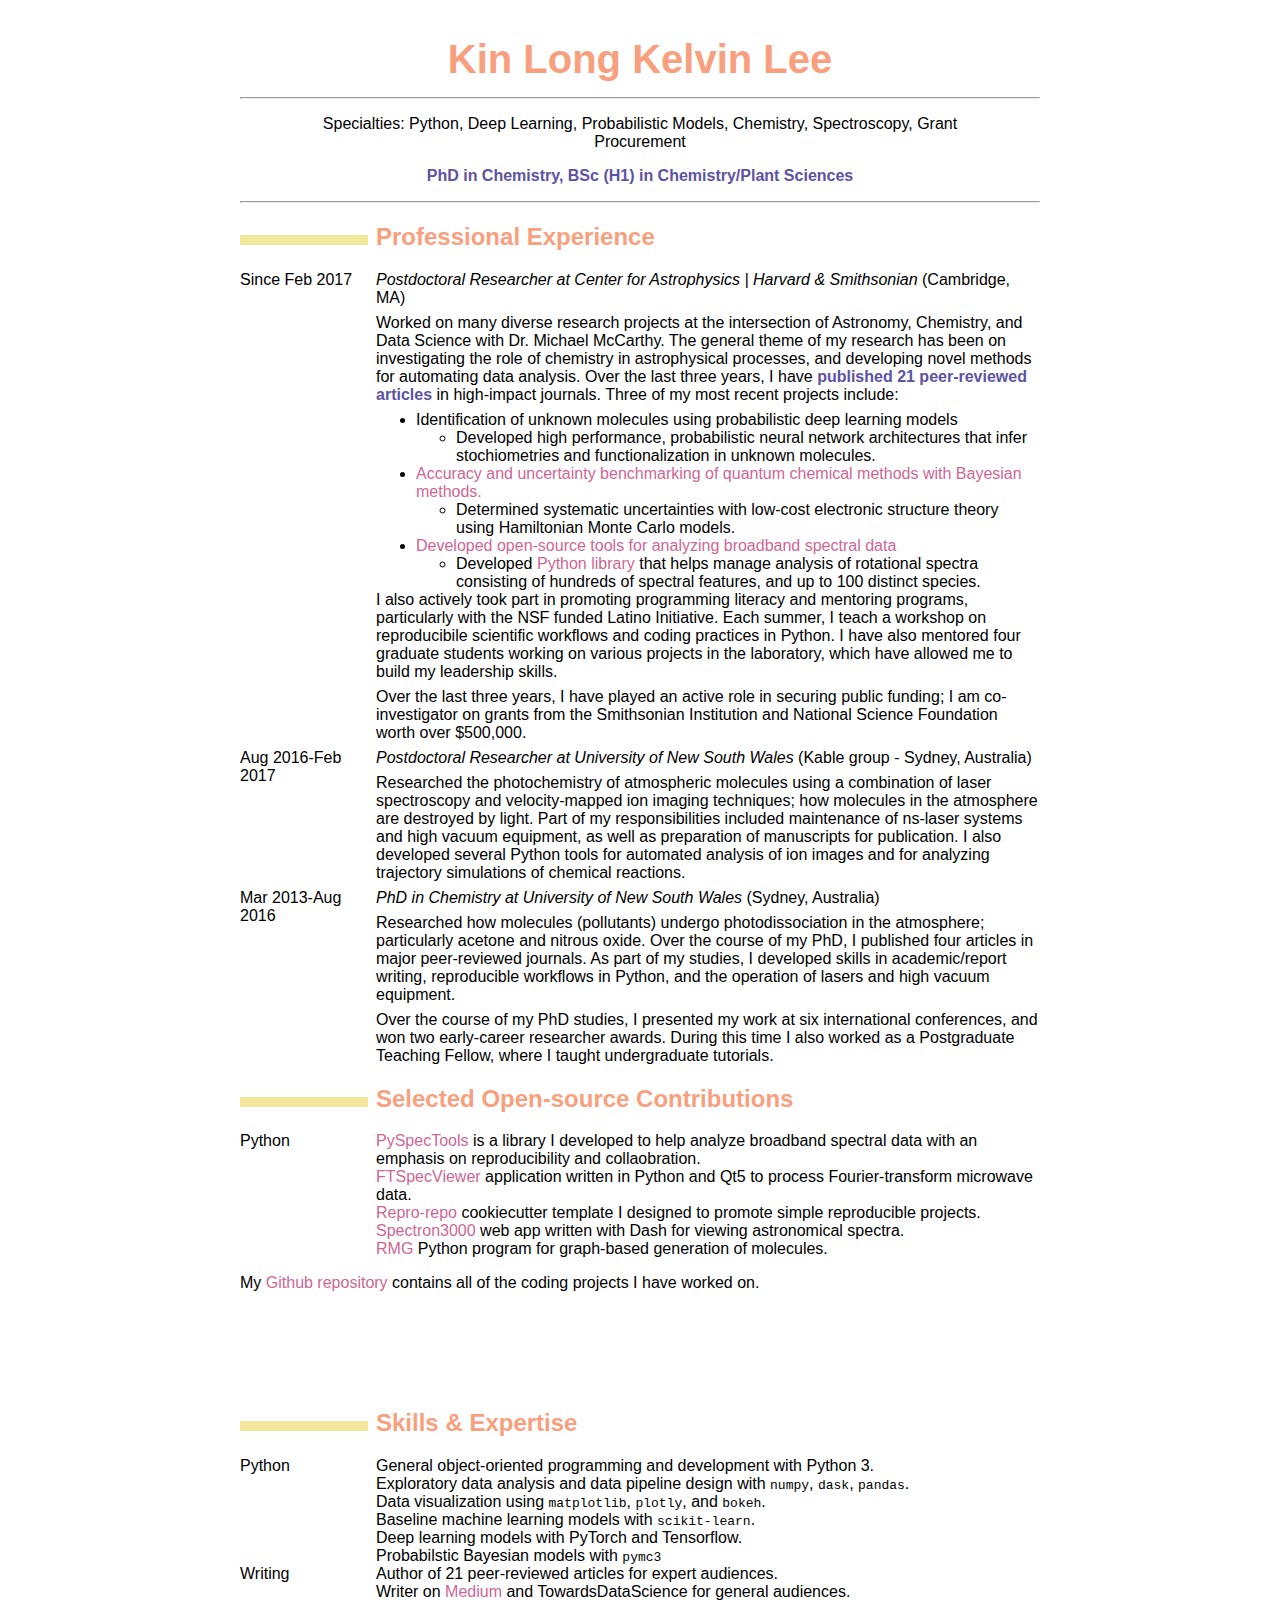
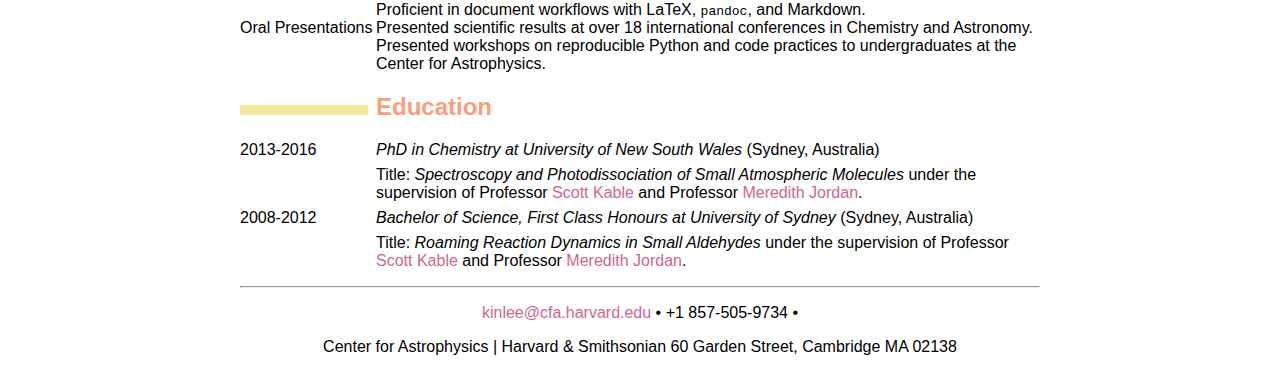
==== index.html @ ba04895e "Added my own details and styling" ====
<!DOCTYPE html>
<html xmlns="http://www.w3.org/1999/xhtml" lang="" xml:lang="">
<head>
  <meta charset="utf-8" />
  <meta name="generator" content="pandoc" />
  <meta name="viewport" content="width=device-width, initial-scale=1.0, user-scalable=yes" />
  <title>index</title>
  <style type="text/css">
      code{white-space: pre-wrap;}
      span.smallcaps{font-variant: small-caps;}
      span.underline{text-decoration: underline;}
      div.column{display: inline-block; vertical-align: top; width: 50%;}
  </style>
  <link rel="stylesheet" href="style.css" />
  <!--[if lt IE 9]>
    <script src="//cdnjs.cloudflare.com/ajax/libs/html5shiv/3.7.3/html5shiv-printshiv.min.js"></script>
  <![endif]-->
</head>
<body>
<h1 id="kin-long-kelvin-lee">Kin Long Kelvin Lee</h1>
<hr />
<blockquote>
<p>Specialties: Python, Deep Learning, Probabilistic Models, Chemistry, Spectroscopy, Grant Procurement</p>
</blockquote>
<blockquote>
<p><strong>PhD in Chemistry, BSc (H1) in Chemistry/Plant Sciences</strong></p>
</blockquote>
<hr />
<h2 id="professional-experience">Professional Experience</h2>
<dl>
<dt>Since Feb 2017</dt>
<dd><p><em>Postdoctoral Researcher at Center for Astrophysics | Harvard &amp; Smithsonian</em> (Cambridge, MA)</p>
<p>Worked on many diverse research projects at the intersection of Astronomy, Chemistry, and Data Science with Dr. Michael McCarthy. The general theme of my research has been on investigating the role of chemistry in astrophysical processes, and developing novel methods for automating data analysis. Over the last three years, I have <strong>published 21 peer-reviewed articles</strong> in high-impact journals. Three of my most recent projects include:</p>
<ul>
<li>Identification of unknown molecules using probabilistic deep learning models
<ul>
<li>Developed high performance, probabilistic neural network architectures that infer stochiometries and functionalization in unknown molecules.</li>
</ul></li>
<li><a href="https://pubs.acs.org/doi/10.1021/acs.jpca.9b09982">Accuracy and uncertainty benchmarking of quantum chemical methods with Bayesian methods.</a>
<ul>
<li>Determined systematic uncertainties with low-cost electronic structure theory using Hamiltonian Monte Carlo models.</li>
</ul></li>
<li><a href="https://pubs.acs.org/doi/abs/10.1021/acs.jpclett.9b00586">Developed open-source tools for analyzing broadband spectral data</a>
<ul>
<li>Developed <a href="https://laserkelvin.github.io/PySpecTools/">Python library</a> that helps manage analysis of rotational spectra consisting of hundreds of spectral features, and up to 100 distinct species.</li>
</ul></li>
</ul>
<p>I also actively took part in promoting programming literacy and mentoring programs, particularly with the NSF funded Latino Initiative. Each summer, I teach a workshop on reproducibile scientific workflows and coding practices in Python. I have also mentored four graduate students working on various projects in the laboratory, which have allowed me to build my leadership skills.</p>
<p>Over the last three years, I have played an active role in securing public funding; I am co-investigator on grants from the Smithsonian Institution and National Science Foundation worth over $500,000.</p>
</dd>
<dt>Aug 2016-Feb 2017</dt>
<dd><p><em>Postdoctoral Researcher at University of New South Wales</em> (Kable group - Sydney, Australia)</p>
<p>Researched the photochemistry of atmospheric molecules using a combination of laser spectroscopy and velocity-mapped ion imaging techniques; how molecules in the atmosphere are destroyed by light. Part of my responsibilities included maintenance of ns-laser systems and high vacuum equipment, as well as preparation of manuscripts for publication. I also developed several Python tools for automated analysis of ion images and for analyzing trajectory simulations of chemical reactions.</p>
</dd>
<dt>Mar 2013-Aug 2016</dt>
<dd><p><em>PhD in Chemistry at University of New South Wales</em> (Sydney, Australia)</p>
<p>Researched how molecules (pollutants) undergo photodissociation in the atmosphere; particularly acetone and nitrous oxide. Over the course of my PhD, I published four articles in major peer-reviewed journals. As part of my studies, I developed skills in academic/report writing, reproducible workflows in Python, and the operation of lasers and high vacuum equipment.</p>
<p>Over the course of my PhD studies, I presented my work at six international conferences, and won two early-career researcher awards. During this time I also worked as a Postgraduate Teaching Fellow, where I taught undergraduate tutorials.</p>
</dd>
</dl>
<h2 id="selected-open-source-contributions">Selected Open-source Contributions</h2>
<dl>
<dt>Python</dt>
<dd><a href="https://laserkelvin.github.io/PySpecTools/">PySpecTools</a> is a library I developed to help analyze broadband spectral data with an emphasis on reproducibility and collaobration.
</dd>
<dd><a href="https://github.com/laserkelvin/FTSpecViewer">FTSpecViewer</a> application written in Python and Qt5 to process Fourier-transform microwave data.
</dd>
<dd><a href="https://github.com/laserkelvin/repro-repo">Repro-repo</a> cookiecutter template I designed to promote simple reproducible projects.
</dd>
<dd><a href="https://github.com/laserkelvin/Spectron3000">Spectron3000</a> web app written with Dash for viewing astronomical spectra.
</dd>
<dd><a href="https://github.com/laserkelvin/rmg">RMG</a> Python program for graph-based generation of molecules.
</dd>
</dl>
<p>My <a href="https://github.com/laserkelvin">Github repository</a> contains all of the coding projects I have worked on.</p>
<p><br /> <br /> <br /> <br /> <br /></p>
<h2 id="skills-expertise">Skills &amp; Expertise</h2>
<dl>
<dt>Python</dt>
<dd>General object-oriented programming and development with Python 3.
</dd>
<dd>Exploratory data analysis and data pipeline design with <code>numpy</code>, <code>dask</code>, <code>pandas</code>.
</dd>
<dd>Data visualization using <code>matplotlib</code>, <code>plotly</code>, and <code>bokeh</code>.
</dd>
<dd>Baseline machine learning models with <code>scikit-learn</code>.
</dd>
<dd>Deep learning models with PyTorch and Tensorflow.
</dd>
<dd>Probabilstic Bayesian models with <code>pymc3</code>
</dd>
<dt>Writing</dt>
<dd>Author of 21 peer-reviewed articles for expert audiences.
</dd>
<dd>Writer on <a href="https://medium.com/@kin.long.kelvin.lee">Medium</a> and TowardsDataScience for general audiences.
</dd>
<dd>Proficient in document workflows with LaTeX, <code>pandoc</code>, and Markdown.
</dd>
<dt>Oral Presentations</dt>
<dd>Presented scientific results at over 18 international conferences in Chemistry and Astronomy.
</dd>
<dd>Presented workshops on reproducible Python and code practices to undergraduates at the Center for Astrophysics.
</dd>
</dl>
<h2 id="education">Education</h2>
<dl>
<dt>2013-2016</dt>
<dd><p><em>PhD in Chemistry at University of New South Wales</em> (Sydney, Australia)</p>
<p>Title: <em>Spectroscopy and Photodissociation of Small Atmospheric Molecules</em> under the supervision of Professor <a href="https://research.unsw.edu.au/people/professor-scott-kable">Scott Kable</a> and Professor <a href="https://sydney.edu.au/science/about/our-people/academic-staff/meredith-jordan.html">Meredith Jordan</a>.</p>
</dd>
<dt>2008-2012</dt>
<dd><p><em>Bachelor of Science, First Class Honours at University of Sydney</em> (Sydney, Australia)</p>
<p>Title: <em>Roaming Reaction Dynamics in Small Aldehydes</em> under the supervision of Professor <a href="https://research.unsw.edu.au/people/professor-scott-kable">Scott Kable</a> and Professor <a href="https://sydney.edu.au/science/about/our-people/academic-staff/meredith-jordan.html">Meredith Jordan</a>.</p>
</dd>
</dl>
<hr />
<blockquote>
<p><a href="mailto:kinlee@cfa.harvard.edu">kinlee@cfa.harvard.edu</a> • +1 857-505-9734 •</p>
</blockquote>
<blockquote>
<p>Center for Astrophysics | Harvard &amp; Smithsonian 60 Garden Street, Cambridge MA 02138</p>
</blockquote>
</body>
</html>
---- style.css ----
/*
 * Copyright 2013 Christophe-Marie Duquesne <chmd@chmd.fr>
 *
 * CSS for making a resume with pandoc. Inspired by moderncv.
 *
 * This CSS document is delivered to you under the CC BY-SA 3.0 License.
 * https://creativecommons.org/licenses/by-sa/3.0/deed.en_US
 */

/* Whole document */
body {
    font-family: "EB Garamond", "Helvetica Neue", Helvetica, Arial, sans-serif;
    width: 800px;
    margin: auto;
    background: #FFFFFF;
    padding: 10px 10px 10px 10px;
}

/* Modify the color of bold text */
strong {
  color: #5c53a5;
}

/* Title of the resume */
h1 {
    font-size: 40px;
    color: #f8a07e;
    text-align:center;
    margin-bottom:15px;
}
h1:hover {
    background-color: #f8a07e;
    color: #FFFFFF;
    text-shadow: 1px 1px 1px #333;
}

/* Titles of categories */
h2 {
    color: #f8a07e;
}
/* There is a bar just before each category */
h2:before {
    content: "";
    display: inline-block;
    margin-right:1%;
    width: 16%;
    height: 10px;
    background-color: #f3e79b;
}
h2:hover {
    background-color: #397249;
    color: #FFFFFF;
    text-shadow: 1px 1px 1px #333;
}

/* Definitions */
dt {
    float: left;
    clear: left;
    width: 17%;
    /*font-weight: bold;*/
}
dd {
    margin-left: 17%;
}
p {
    margin-top:0;
    margin-bottom:7px;
}

/* Blockquotes */
blockquote {
    text-align: center
}

/* Links */
a {
    text-decoration: none;
    color: #ce6693;
}
a:hover, a:active {
    background-color: #397249;
    color: #FFFFFF;
    text-decoration: none;
    text-shadow: 1px 1px 1px #333;
}

/* Horizontal separators */
hr {
    color: #5c53a5;
}
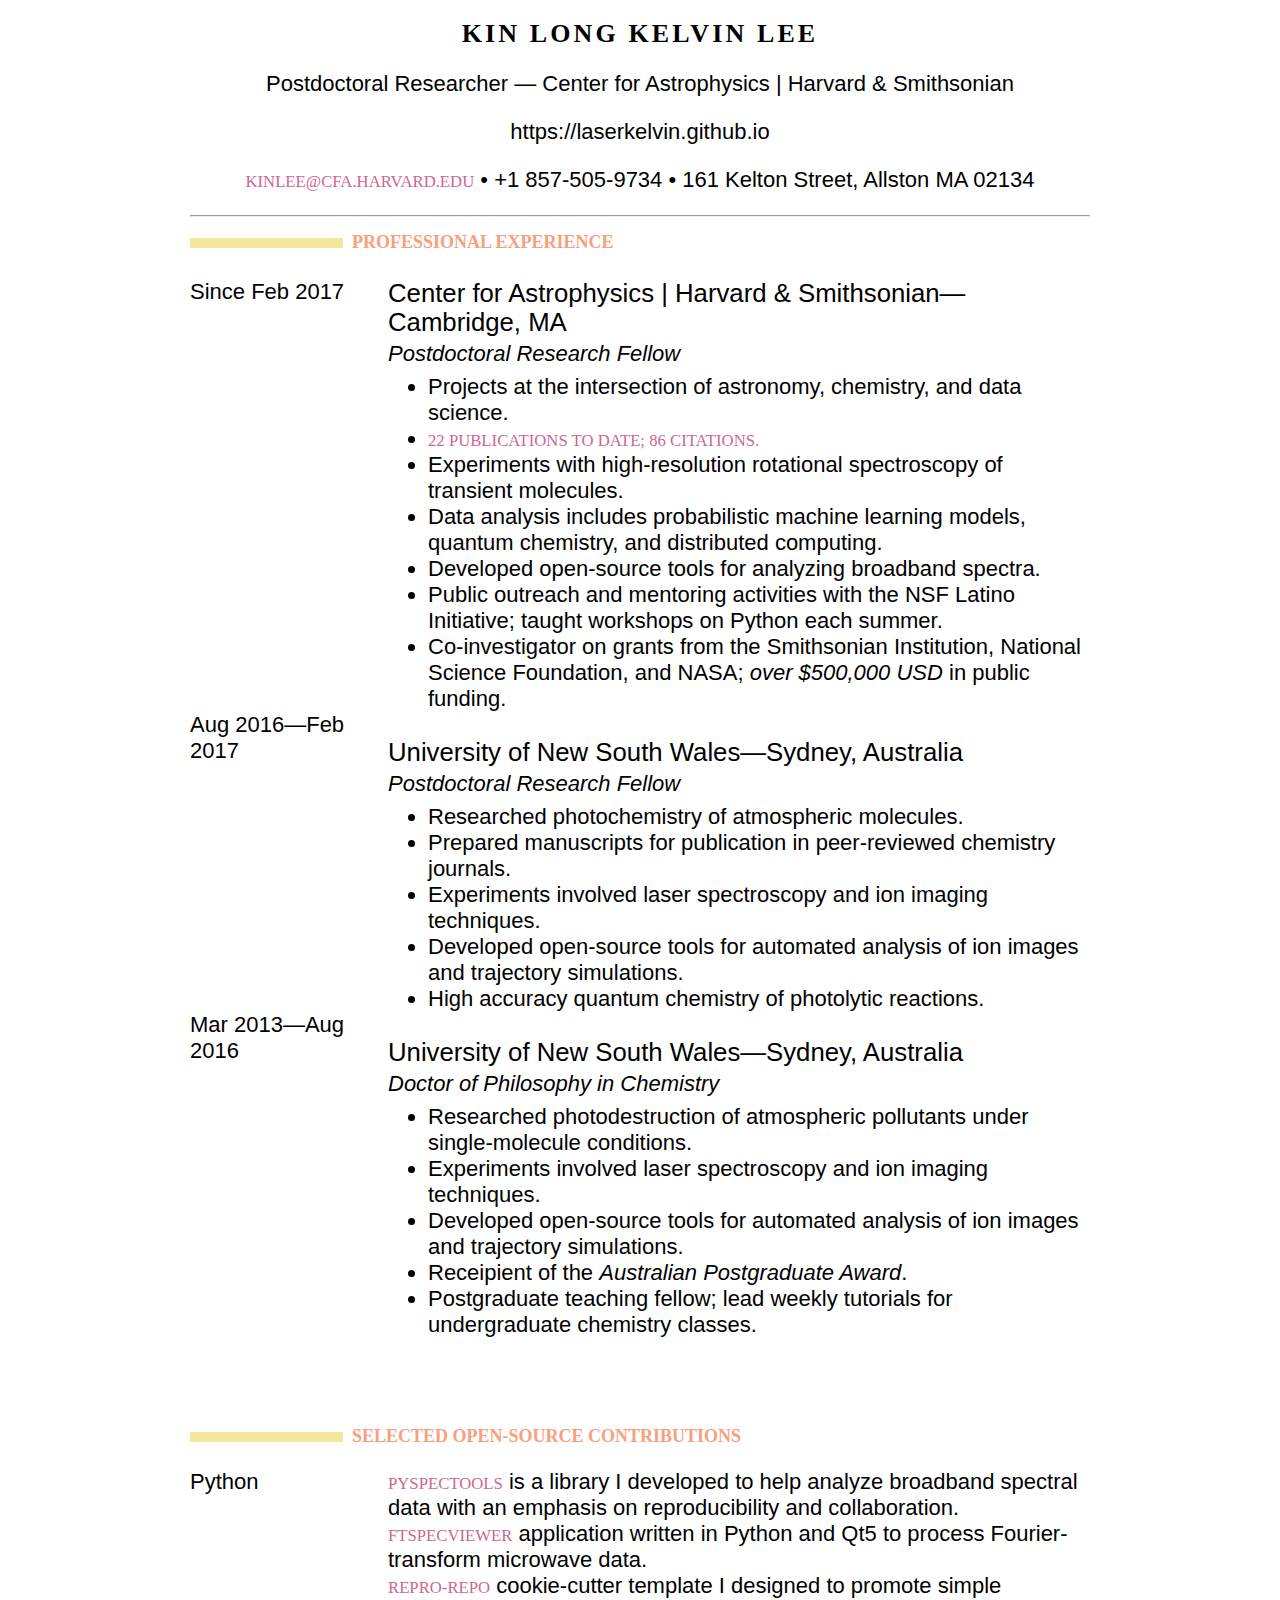
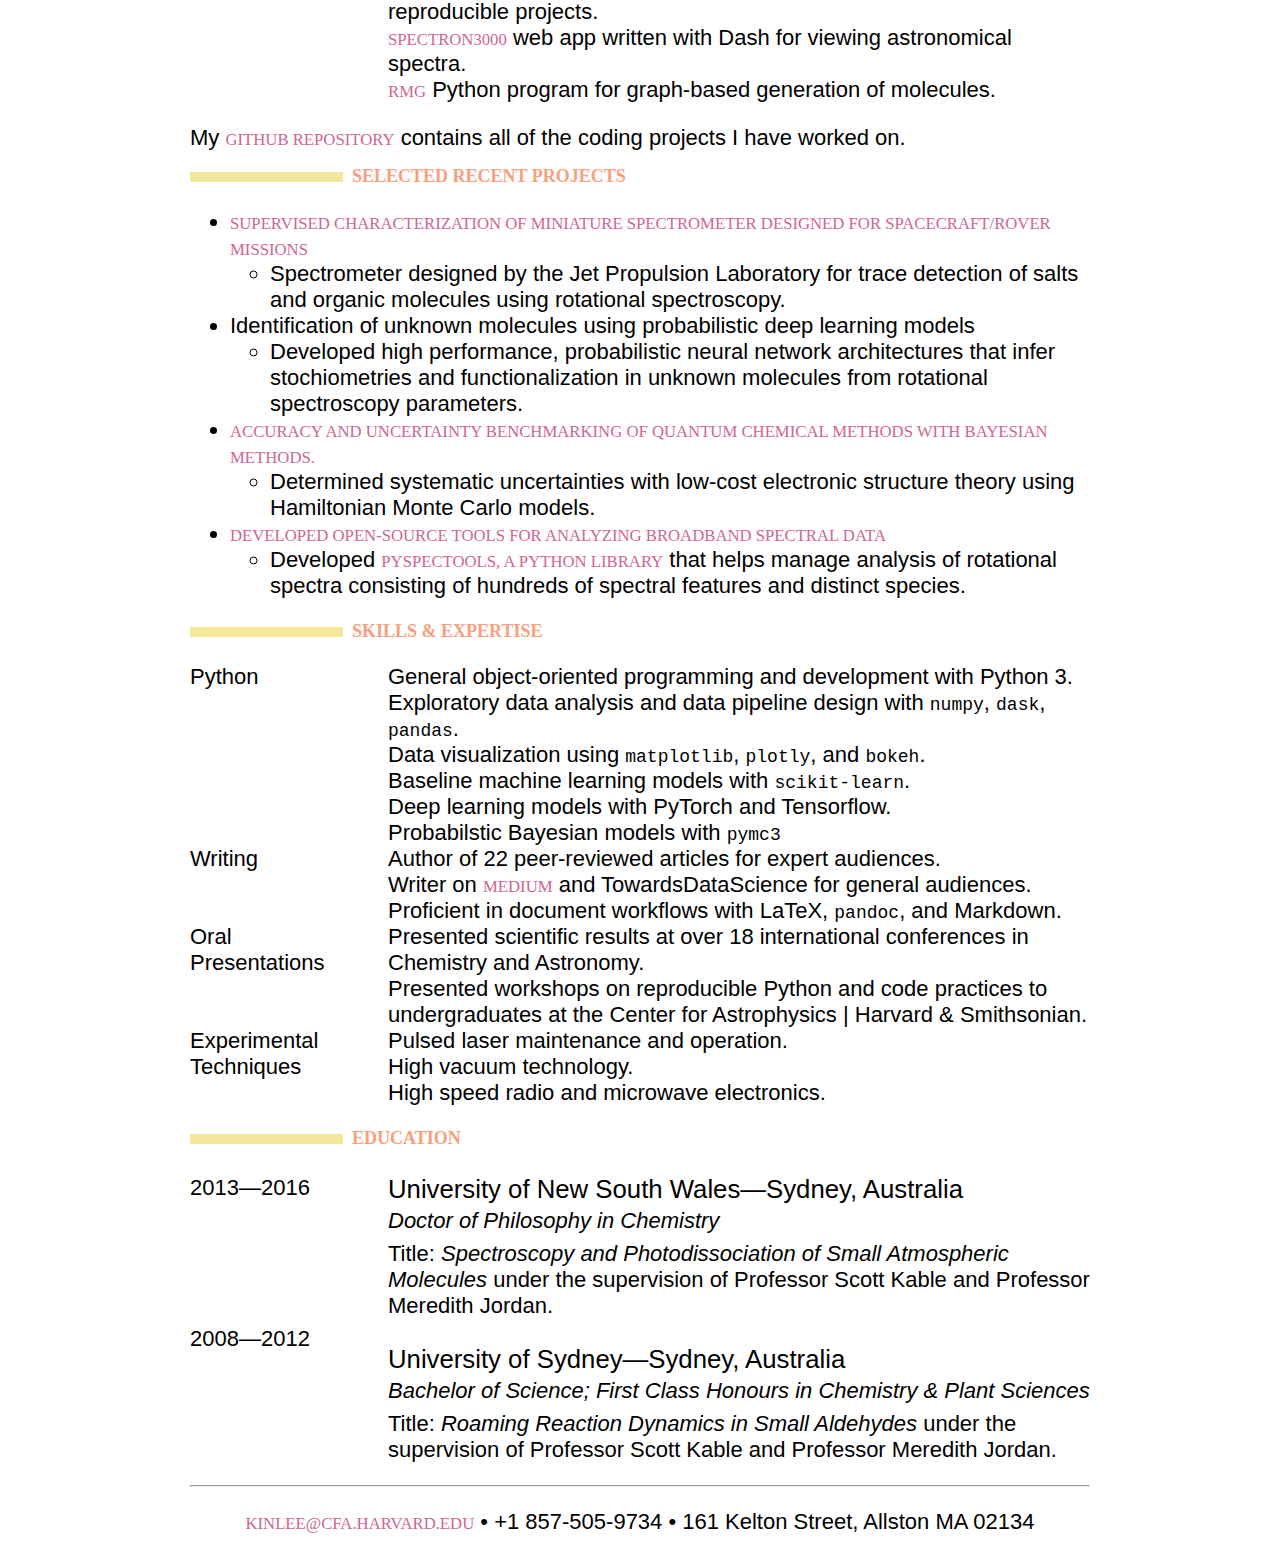
==== commit b6017d85: "New layout and fixed typos" ====
--- a/index.html
+++ b/index.html
@@ -18,23 +18,79 @@
 </head>
 <body>
 <h1 id="kin-long-kelvin-lee">Kin Long Kelvin Lee</h1>
-<hr />
 <blockquote>
-<p>Specialties: Python, Deep Learning, Probabilistic Models, Chemistry, Spectroscopy, Grant Procurement</p>
+<p>Postdoctoral Researcher — Center for Astrophysics | Harvard &amp; Smithsonian</p>
 </blockquote>
 <blockquote>
-<p><strong>PhD in Chemistry, BSc (H1) in Chemistry/Plant Sciences</strong></p>
+<p>https://laserkelvin.github.io</p>
+</blockquote>
+<blockquote>
+<p><a href="mailto:kinlee@cfa.harvard.edu">kinlee@cfa.harvard.edu</a> • +1 857-505-9734 • 161 Kelton Street, Allston MA 02134</p>
 </blockquote>
 <hr />
 <h2 id="professional-experience">Professional Experience</h2>
 <dl>
 <dt>Since Feb 2017</dt>
-<dd><p><em>Postdoctoral Researcher at Center for Astrophysics | Harvard &amp; Smithsonian</em> (Cambridge, MA)</p>
-<p>Worked on many diverse research projects at the intersection of Astronomy, Chemistry, and Data Science with Dr. Michael McCarthy. The general theme of my research has been on investigating the role of chemistry in astrophysical processes, and developing novel methods for automating data analysis. Over the last three years, I have <strong>published 21 peer-reviewed articles</strong> in high-impact journals. Three of my most recent projects include:</p>
+<dd><h3 id="center-for-astrophysics-harvard-smithsoniancambridge-ma">Center for Astrophysics | Harvard &amp; Smithsonian—Cambridge, MA</h3>
+<p><em>Postdoctoral Research Fellow</em></p>
 <ul>
+<li>Projects at the intersection of astronomy, chemistry, and data science.</li>
+<li><a href="https://scholar.google.com/citations?user=cB90fKUAAAAJ&amp;hl=en">22 publications to date; 86 citations.</a></li>
+<li>Experiments with high-resolution rotational spectroscopy of transient molecules.</li>
+<li>Data analysis includes probabilistic machine learning models, quantum chemistry, and distributed computing.</li>
+<li>Developed open-source tools for analyzing broadband spectra.</li>
+<li>Public outreach and mentoring activities with the NSF Latino Initiative; taught workshops on Python each summer.</li>
+<li>Co-investigator on grants from the Smithsonian Institution, National Science Foundation, and NASA; <em>over $500,000 USD</em> in public funding.</li>
+</ul>
+</dd>
+<dt>Aug 2016—Feb 2017</dt>
+<dd><h3 id="university-of-new-south-walessydney-australia">University of New South Wales—Sydney, Australia</h3>
+<p><em>Postdoctoral Research Fellow</em></p>
+<ul>
+<li>Researched photochemistry of atmospheric molecules.</li>
+<li>Prepared manuscripts for publication in peer-reviewed chemistry journals.</li>
+<li>Experiments involved laser spectroscopy and ion imaging techniques.</li>
+<li>Developed open-source tools for automated analysis of ion images and trajectory simulations.</li>
+<li>High accuracy quantum chemistry of photolytic reactions.</li>
+</ul>
+</dd>
+<dt>Mar 2013—Aug 2016</dt>
+<dd><h3 id="university-of-new-south-walessydney-australia-1">University of New South Wales—Sydney, Australia</h3>
+<p><em>Doctor of Philosophy in Chemistry</em></p>
+<ul>
+<li>Researched photodestruction of atmospheric pollutants under single-molecule conditions.</li>
+<li>Experiments involved laser spectroscopy and ion imaging techniques.</li>
+<li>Developed open-source tools for automated analysis of ion images and trajectory simulations.</li>
+<li>Receipient of the <em>Australian Postgraduate Award</em>.</li>
+<li>Postgraduate teaching fellow; lead weekly tutorials for undergraduate chemistry classes.</li>
+</ul>
+</dd>
+</dl>
+<p><br/> <br/></p>
+<h2 id="selected-open-source-contributions">Selected Open-source Contributions</h2>
+<dl>
+<dt>Python</dt>
+<dd><a href="https://laserkelvin.github.io/PySpecTools/">PySpecTools</a> is a library I developed to help analyze broadband spectral data with an emphasis on reproducibility and collaboration.
+</dd>
+<dd><a href="https://github.com/laserkelvin/FTSpecViewer">FTSpecViewer</a> application written in Python and Qt5 to process Fourier-transform microwave data.
+</dd>
+<dd><a href="https://github.com/laserkelvin/repro-repo">Repro-repo</a> cookie-cutter template I designed to promote simple reproducible projects.
+</dd>
+<dd><a href="https://github.com/laserkelvin/Spectron3000">Spectron3000</a> web app written with Dash for viewing astronomical spectra.
+</dd>
+<dd><a href="https://github.com/laserkelvin/rmg">RMG</a> Python program for graph-based generation of molecules.
+</dd>
+</dl>
+<p>My <a href="https://github.com/laserkelvin">Github repository</a> contains all of the coding projects I have worked on.</p>
+<h2 id="selected-recent-projects">Selected Recent Projects</h2>
+<ul>
+<li><a href="https://pubs.acs.org/doi/abs/10.1021/acs.jpca.9b10548">Supervised characterization of miniature spectrometer designed for spacecraft/rover missions</a>
+<ul>
+<li>Spectrometer designed by the Jet Propulsion Laboratory for trace detection of salts and organic molecules using rotational spectroscopy.</li>
+</ul></li>
 <li>Identification of unknown molecules using probabilistic deep learning models
 <ul>
-<li>Developed high performance, probabilistic neural network architectures that infer stochiometries and functionalization in unknown molecules.</li>
+<li>Developed high performance, probabilistic neural network architectures that infer stochiometries and functionalization in unknown molecules from rotational spectroscopy parameters.</li>
 </ul></li>
 <li><a href="https://pubs.acs.org/doi/10.1021/acs.jpca.9b09982">Accuracy and uncertainty benchmarking of quantum chemical methods with Bayesian methods.</a>
 <ul>
@@ -42,38 +98,9 @@
 </ul></li>
 <li><a href="https://pubs.acs.org/doi/abs/10.1021/acs.jpclett.9b00586">Developed open-source tools for analyzing broadband spectral data</a>
 <ul>
-<li>Developed <a href="https://laserkelvin.github.io/PySpecTools/">Python library</a> that helps manage analysis of rotational spectra consisting of hundreds of spectral features, and up to 100 distinct species.</li>
+<li>Developed <a href="https://laserkelvin.github.io/PySpecTools/">PySpectools, a Python library</a> that helps manage analysis of rotational spectra consisting of hundreds of spectral features and distinct species.</li>
 </ul></li>
 </ul>
-<p>I also actively took part in promoting programming literacy and mentoring programs, particularly with the NSF funded Latino Initiative. Each summer, I teach a workshop on reproducibile scientific workflows and coding practices in Python. I have also mentored four graduate students working on various projects in the laboratory, which have allowed me to build my leadership skills.</p>
-<p>Over the last three years, I have played an active role in securing public funding; I am co-investigator on grants from the Smithsonian Institution and National Science Foundation worth over $500,000.</p>
-</dd>
-<dt>Aug 2016-Feb 2017</dt>
-<dd><p><em>Postdoctoral Researcher at University of New South Wales</em> (Kable group - Sydney, Australia)</p>
-<p>Researched the photochemistry of atmospheric molecules using a combination of laser spectroscopy and velocity-mapped ion imaging techniques; how molecules in the atmosphere are destroyed by light. Part of my responsibilities included maintenance of ns-laser systems and high vacuum equipment, as well as preparation of manuscripts for publication. I also developed several Python tools for automated analysis of ion images and for analyzing trajectory simulations of chemical reactions.</p>
-</dd>
-<dt>Mar 2013-Aug 2016</dt>
-<dd><p><em>PhD in Chemistry at University of New South Wales</em> (Sydney, Australia)</p>
-<p>Researched how molecules (pollutants) undergo photodissociation in the atmosphere; particularly acetone and nitrous oxide. Over the course of my PhD, I published four articles in major peer-reviewed journals. As part of my studies, I developed skills in academic/report writing, reproducible workflows in Python, and the operation of lasers and high vacuum equipment.</p>
-<p>Over the course of my PhD studies, I presented my work at six international conferences, and won two early-career researcher awards. During this time I also worked as a Postgraduate Teaching Fellow, where I taught undergraduate tutorials.</p>
-</dd>
-</dl>
-<h2 id="selected-open-source-contributions">Selected Open-source Contributions</h2>
-<dl>
-<dt>Python</dt>
-<dd><a href="https://laserkelvin.github.io/PySpecTools/">PySpecTools</a> is a library I developed to help analyze broadband spectral data with an emphasis on reproducibility and collaobration.
-</dd>
-<dd><a href="https://github.com/laserkelvin/FTSpecViewer">FTSpecViewer</a> application written in Python and Qt5 to process Fourier-transform microwave data.
-</dd>
-<dd><a href="https://github.com/laserkelvin/repro-repo">Repro-repo</a> cookiecutter template I designed to promote simple reproducible projects.
-</dd>
-<dd><a href="https://github.com/laserkelvin/Spectron3000">Spectron3000</a> web app written with Dash for viewing astronomical spectra.
-</dd>
-<dd><a href="https://github.com/laserkelvin/rmg">RMG</a> Python program for graph-based generation of molecules.
-</dd>
-</dl>
-<p>My <a href="https://github.com/laserkelvin">Github repository</a> contains all of the coding projects I have worked on.</p>
-<p><br /> <br /> <br /> <br /> <br /></p>
 <h2 id="skills-expertise">Skills &amp; Expertise</h2>
 <dl>
 <dt>Python</dt>
@@ -90,7 +117,7 @@
 <dd>Probabilstic Bayesian models with <code>pymc3</code>
 </dd>
 <dt>Writing</dt>
-<dd>Author of 21 peer-reviewed articles for expert audiences.
+<dd>Author of 22 peer-reviewed articles for expert audiences.
 </dd>
 <dd>Writer on <a href="https://medium.com/@kin.long.kelvin.lee">Medium</a> and TowardsDataScience for general audiences.
 </dd>
@@ -99,26 +126,32 @@
 <dt>Oral Presentations</dt>
 <dd>Presented scientific results at over 18 international conferences in Chemistry and Astronomy.
 </dd>
-<dd>Presented workshops on reproducible Python and code practices to undergraduates at the Center for Astrophysics.
+<dd>Presented workshops on reproducible Python and code practices to undergraduates at the Center for Astrophysics | Harvard &amp; Smithsonian.
+</dd>
+<dt>Experimental Techniques</dt>
+<dd>Pulsed laser maintenance and operation.
+</dd>
+<dd>High vacuum technology.
+</dd>
+<dd>High speed radio and microwave electronics.
 </dd>
 </dl>
 <h2 id="education">Education</h2>
 <dl>
-<dt>2013-2016</dt>
-<dd><p><em>PhD in Chemistry at University of New South Wales</em> (Sydney, Australia)</p>
-<p>Title: <em>Spectroscopy and Photodissociation of Small Atmospheric Molecules</em> under the supervision of Professor <a href="https://research.unsw.edu.au/people/professor-scott-kable">Scott Kable</a> and Professor <a href="https://sydney.edu.au/science/about/our-people/academic-staff/meredith-jordan.html">Meredith Jordan</a>.</p>
+<dt>2013—2016</dt>
+<dd><h3 id="university-of-new-south-walessydney-australia-2">University of New South Wales—Sydney, Australia</h3>
+<p><em>Doctor of Philosophy in Chemistry</em></p>
+<p>Title: <em>Spectroscopy and Photodissociation of Small Atmospheric Molecules</em> under the supervision of Professor Scott Kable and Professor Meredith Jordan.</p>
 </dd>
-<dt>2008-2012</dt>
-<dd><p><em>Bachelor of Science, First Class Honours at University of Sydney</em> (Sydney, Australia)</p>
-<p>Title: <em>Roaming Reaction Dynamics in Small Aldehydes</em> under the supervision of Professor <a href="https://research.unsw.edu.au/people/professor-scott-kable">Scott Kable</a> and Professor <a href="https://sydney.edu.au/science/about/our-people/academic-staff/meredith-jordan.html">Meredith Jordan</a>.</p>
+<dt>2008—2012</dt>
+<dd><h3 id="university-of-sydneysydney-australia">University of Sydney—Sydney, Australia</h3>
+<p><em>Bachelor of Science; First Class Honours in Chemistry &amp; Plant Sciences</em></p>
+<p>Title: <em>Roaming Reaction Dynamics in Small Aldehydes</em> under the supervision of Professor Scott Kable and Professor Meredith Jordan.</p>
 </dd>
 </dl>
 <hr />
 <blockquote>
-<p><a href="mailto:kinlee@cfa.harvard.edu">kinlee@cfa.harvard.edu</a> • +1 857-505-9734 •</p>
-</blockquote>
-<blockquote>
-<p>Center for Astrophysics | Harvard &amp; Smithsonian 60 Garden Street, Cambridge MA 02138</p>
+<p><a href="mailto:kinlee@cfa.harvard.edu">kinlee@cfa.harvard.edu</a> • +1 857-505-9734 • 161 Kelton Street, Allston MA 02134</p>
 </blockquote>
 </body>
 </html>
--- a/style.css
+++ b/style.css
@@ -10,21 +10,26 @@
 /* Whole document */
 body {
     font-family: "EB Garamond", "Helvetica Neue", Helvetica, Arial, sans-serif;
-    width: 800px;
+    width: 900px;
     margin: auto;
     background: #FFFFFF;
-    padding: 10px 10px 10px 10px;
+    padding: 2px 2px 2px 2px;
+    font-size: 22px;
 }
 
 /* Modify the color of bold text */
 strong {
-  color: #5c53a5;
+    font-weight: 110;
+    color: #000000;
 }
 
 /* Title of the resume */
 h1 {
-    font-size: 40px;
-    color: #f8a07e;
+    font-size: 26px;
+    font-family: "Roboto";
+    letter-spacing: 0.12em;
+    /* color: #f8a07e; */
+    text-transform: uppercase;
     text-align:center;
     margin-bottom:15px;
 }
@@ -36,6 +41,9 @@
 
 /* Titles of categories */
 h2 {
+    font-family: "Roboto Condensed";
+    text-transform: uppercase;
+    font-size: 18px;
     color: #f8a07e;
 }
 /* There is a bar just before each category */
@@ -43,7 +51,7 @@
     content: "";
     display: inline-block;
     margin-right:1%;
-    width: 16%;
+    width: 17%;
     height: 10px;
     background-color: #f3e79b;
 }
@@ -53,15 +61,20 @@
     text-shadow: 1px 1px 1px #333;
 }
 
+h3 {
+    font-weight: normal;
+    margin-bottom: 4px;
+}
+
 /* Definitions */
 dt {
     float: left;
     clear: left;
-    width: 17%;
+    width: 20%;
     /*font-weight: bold;*/
 }
 dd {
-    margin-left: 17%;
+    margin-left: 22%;
 }
 p {
     margin-top:0;
@@ -76,6 +89,10 @@
 /* Links */
 a {
     text-decoration: none;
+    text-transform: uppercase;
+    font-family: "Playfair Display";
+    font-size: 0.76em;
+    font-weight: 300;
     color: #ce6693;
 }
 a:hover, a:active {
@@ -89,3 +106,7 @@
 hr {
     color: #5c53a5;
 }
+
+code {
+    font-size: 18px;
+}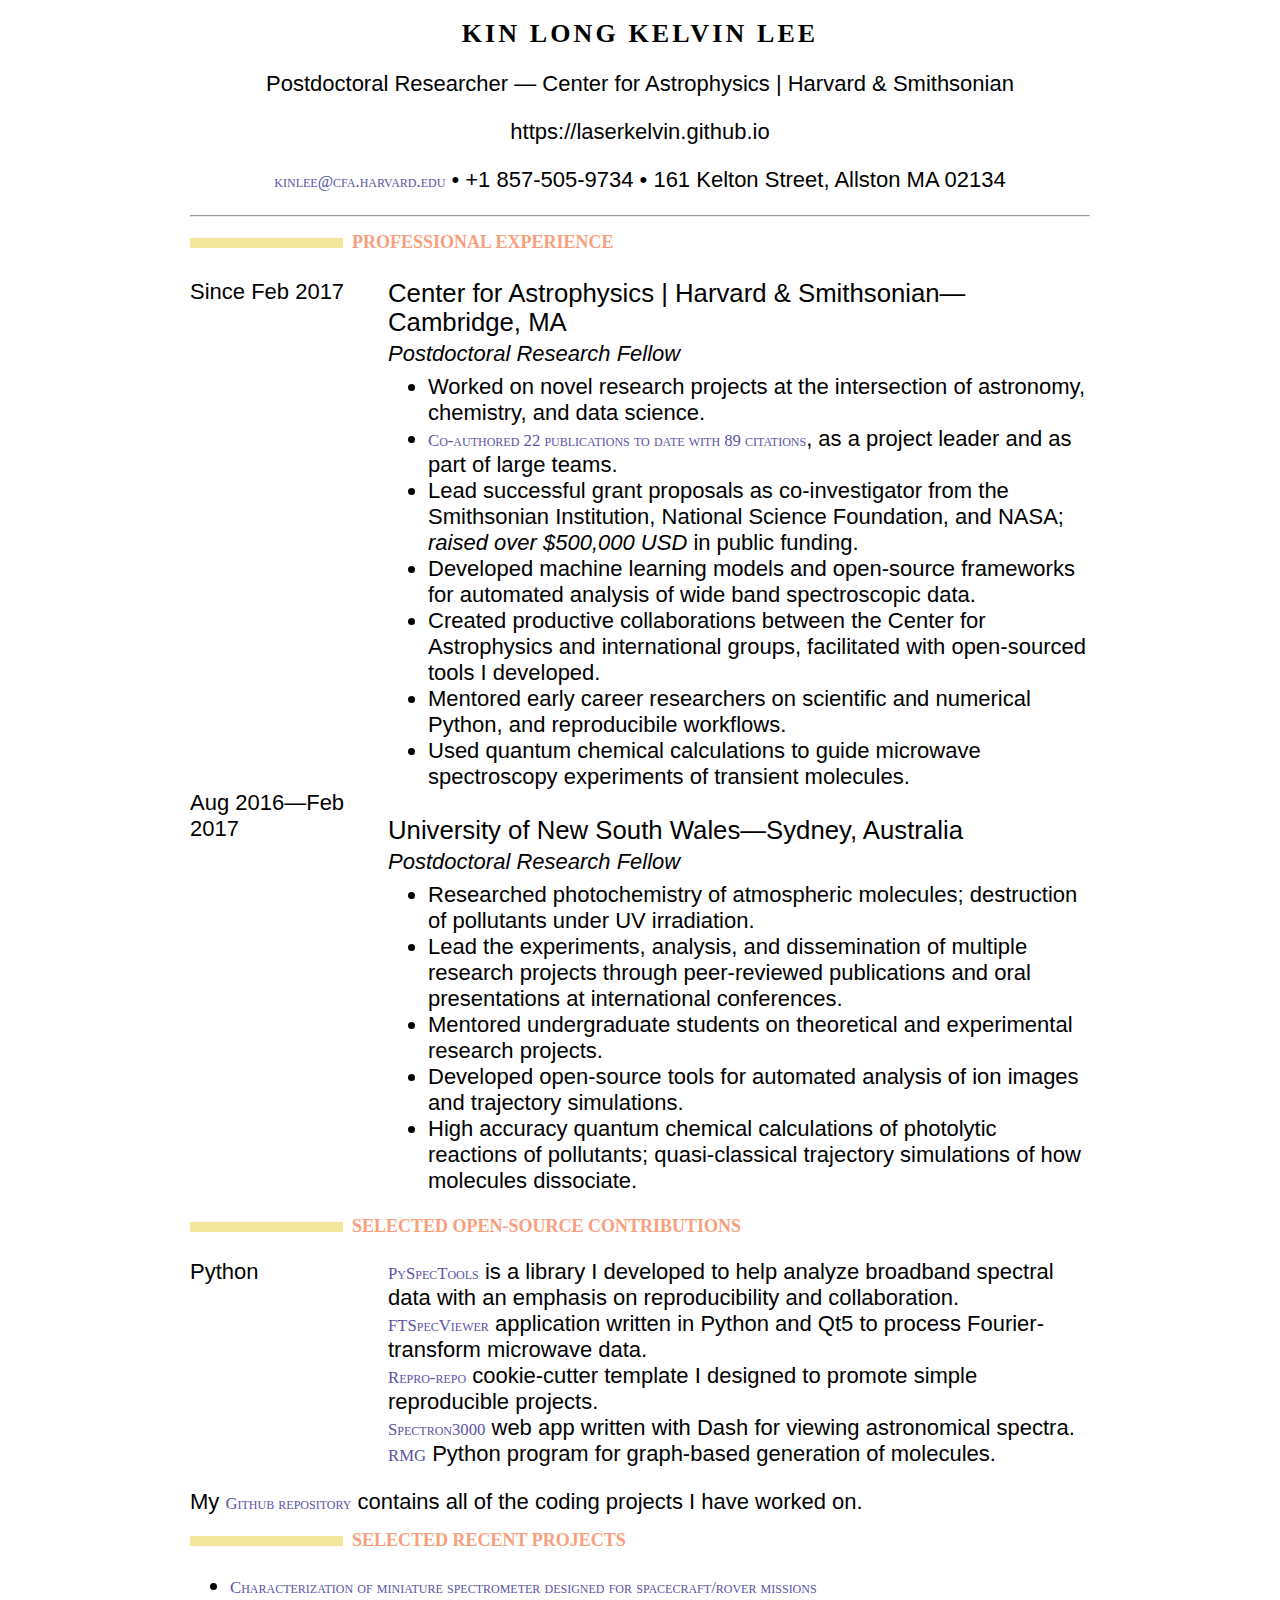
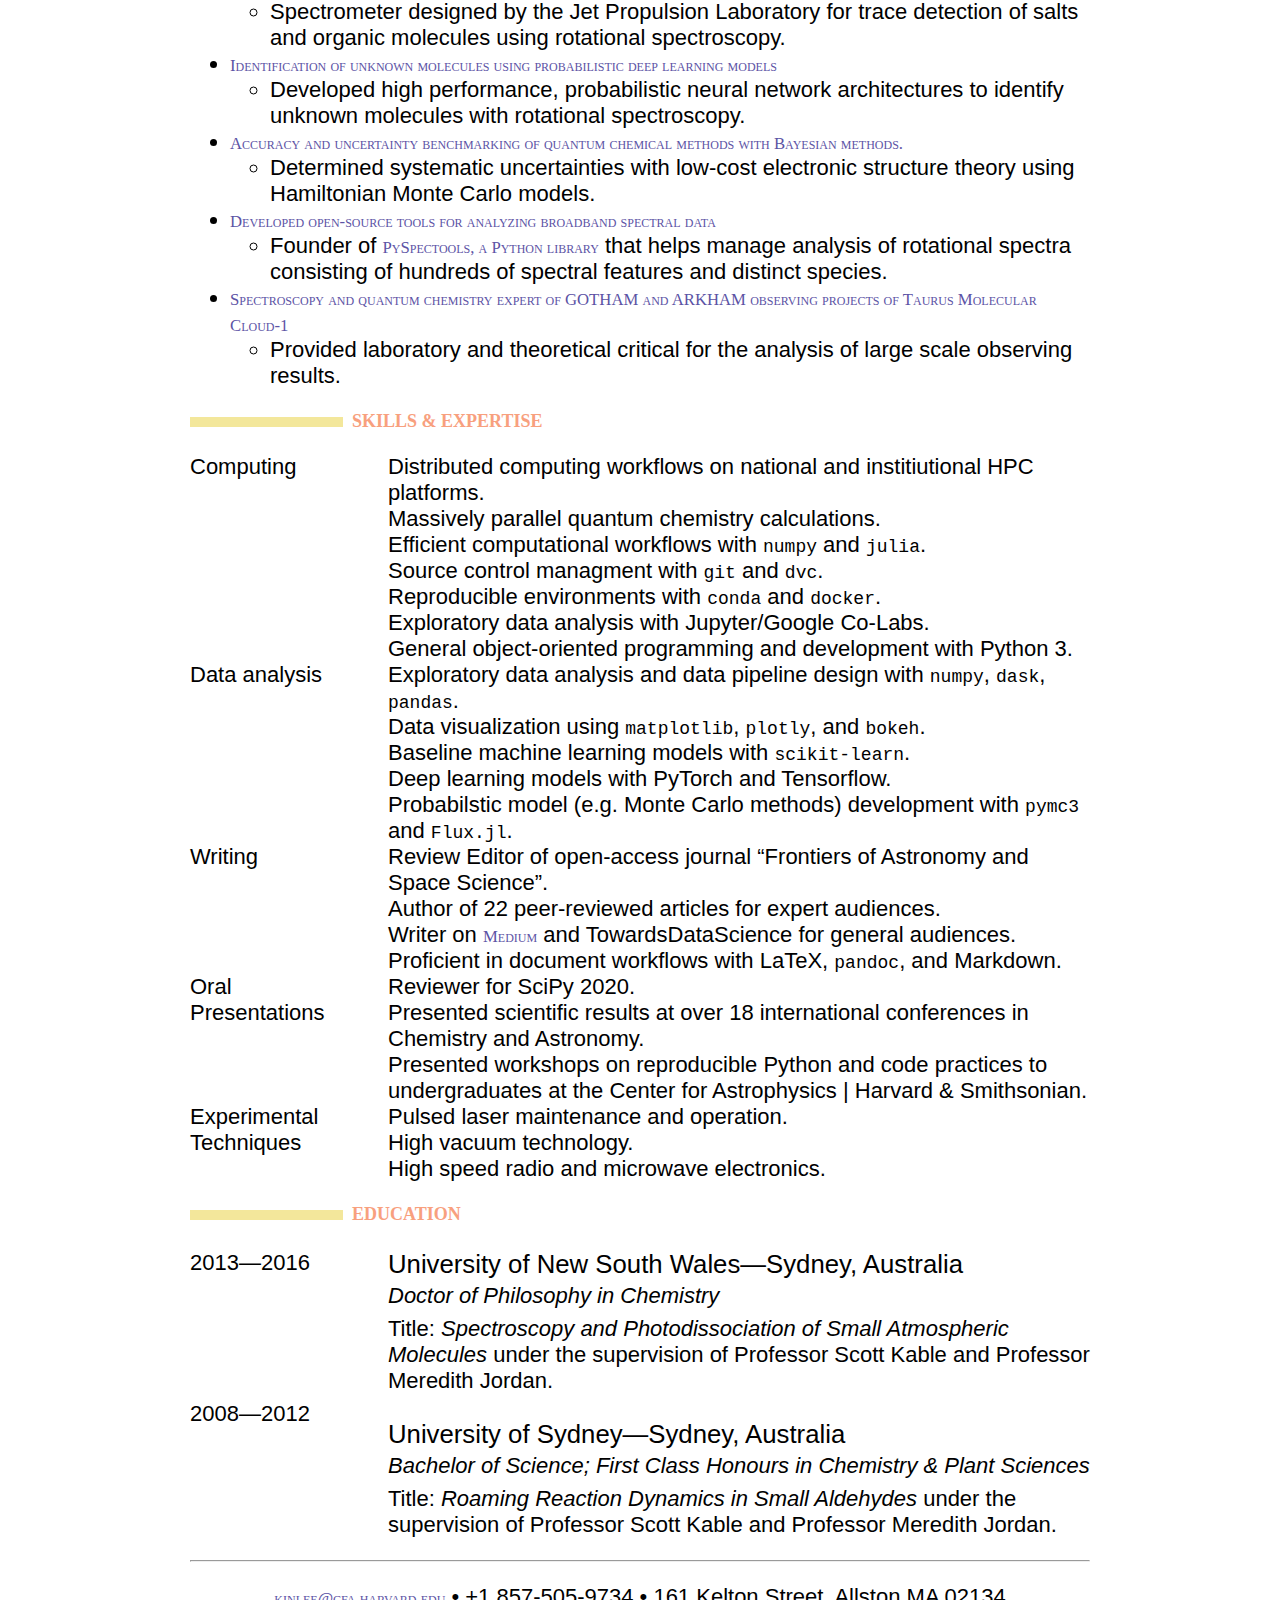
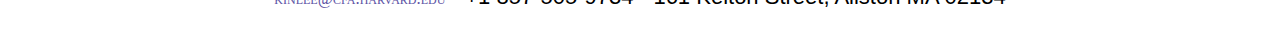
==== commit 5c6109a1: "Updating resume to be more results driven" ====
--- a/index.html
+++ b/index.html
@@ -12,9 +12,6 @@
       div.column{display: inline-block; vertical-align: top; width: 50%;}
   </style>
   <link rel="stylesheet" href="style.css" />
-  <!--[if lt IE 9]>
-    <script src="//cdnjs.cloudflare.com/ajax/libs/html5shiv/3.7.3/html5shiv-printshiv.min.js"></script>
-  <![endif]-->
 </head>
 <body>
 <h1 id="kin-long-kelvin-lee">Kin Long Kelvin Lee</h1>
@@ -25,7 +22,7 @@
 <p>https://laserkelvin.github.io</p>
 </blockquote>
 <blockquote>
-<p><a href="mailto:kinlee@cfa.harvard.edu">kinlee@cfa.harvard.edu</a> • +1 857-505-9734 • 161 Kelton Street, Allston MA 02134</p>
+<p><a href="mailto:kinlee@cfa.harvard.edu" class="email">kinlee@cfa.harvard.edu</a> • +1 857-505-9734 • 161 Kelton Street, Allston MA 02134</p>
 </blockquote>
 <hr />
 <h2 id="professional-experience">Professional Experience</h2>
@@ -34,39 +31,27 @@
 <dd><h3 id="center-for-astrophysics-harvard-smithsoniancambridge-ma">Center for Astrophysics | Harvard &amp; Smithsonian—Cambridge, MA</h3>
 <p><em>Postdoctoral Research Fellow</em></p>
 <ul>
-<li>Projects at the intersection of astronomy, chemistry, and data science.</li>
-<li><a href="https://scholar.google.com/citations?user=cB90fKUAAAAJ&amp;hl=en">22 publications to date; 86 citations.</a></li>
-<li>Experiments with high-resolution rotational spectroscopy of transient molecules.</li>
-<li>Data analysis includes probabilistic machine learning models, quantum chemistry, and distributed computing.</li>
-<li>Developed open-source tools for analyzing broadband spectra.</li>
-<li>Public outreach and mentoring activities with the NSF Latino Initiative; taught workshops on Python each summer.</li>
-<li>Co-investigator on grants from the Smithsonian Institution, National Science Foundation, and NASA; <em>over $500,000 USD</em> in public funding.</li>
+<li>Worked on novel research projects at the intersection of astronomy, chemistry, and data science.</li>
+<li><a href="https://scholar.google.com/citations?user=cB90fKUAAAAJ&amp;hl=en">Co-authored 22 publications to date with 89 citations</a>, as a project leader and as part of large teams.</li>
+<li>Lead successful grant proposals as co-investigator from the Smithsonian Institution, National Science Foundation, and NASA; <em>raised over $500,000 USD</em> in public funding.</li>
+<li>Developed machine learning models and open-source frameworks for automated analysis of wide band spectroscopic data.</li>
+<li>Created productive collaborations between the Center for Astrophysics and international groups, facilitated with open-sourced tools I developed.</li>
+<li>Mentored early career researchers on scientific and numerical Python, and reproducibile workflows.</li>
+<li>Used quantum chemical calculations to guide microwave spectroscopy experiments of transient molecules.</li>
 </ul>
 </dd>
 <dt>Aug 2016—Feb 2017</dt>
 <dd><h3 id="university-of-new-south-walessydney-australia">University of New South Wales—Sydney, Australia</h3>
 <p><em>Postdoctoral Research Fellow</em></p>
 <ul>
-<li>Researched photochemistry of atmospheric molecules.</li>
-<li>Prepared manuscripts for publication in peer-reviewed chemistry journals.</li>
-<li>Experiments involved laser spectroscopy and ion imaging techniques.</li>
+<li>Researched photochemistry of atmospheric molecules; destruction of pollutants under UV irradiation.</li>
+<li>Lead the experiments, analysis, and dissemination of multiple research projects through peer-reviewed publications and oral presentations at international conferences.</li>
+<li>Mentored undergraduate students on theoretical and experimental research projects.</li>
 <li>Developed open-source tools for automated analysis of ion images and trajectory simulations.</li>
-<li>High accuracy quantum chemistry of photolytic reactions.</li>
-</ul>
-</dd>
-<dt>Mar 2013—Aug 2016</dt>
-<dd><h3 id="university-of-new-south-walessydney-australia-1">University of New South Wales—Sydney, Australia</h3>
-<p><em>Doctor of Philosophy in Chemistry</em></p>
-<ul>
-<li>Researched photodestruction of atmospheric pollutants under single-molecule conditions.</li>
-<li>Experiments involved laser spectroscopy and ion imaging techniques.</li>
-<li>Developed open-source tools for automated analysis of ion images and trajectory simulations.</li>
-<li>Receipient of the <em>Australian Postgraduate Award</em>.</li>
-<li>Postgraduate teaching fellow; lead weekly tutorials for undergraduate chemistry classes.</li>
+<li>High accuracy quantum chemical calculations of photolytic reactions of pollutants; quasi-classical trajectory simulations of how molecules dissociate.</li>
 </ul>
 </dd>
 </dl>
-<p><br/> <br/></p>
 <h2 id="selected-open-source-contributions">Selected Open-source Contributions</h2>
 <dl>
 <dt>Python</dt>
@@ -84,13 +69,13 @@
 <p>My <a href="https://github.com/laserkelvin">Github repository</a> contains all of the coding projects I have worked on.</p>
 <h2 id="selected-recent-projects">Selected Recent Projects</h2>
 <ul>
-<li><a href="https://pubs.acs.org/doi/abs/10.1021/acs.jpca.9b10548">Supervised characterization of miniature spectrometer designed for spacecraft/rover missions</a>
+<li><a href="https://pubs.acs.org/doi/abs/10.1021/acs.jpca.9b10548">Characterization of miniature spectrometer designed for spacecraft/rover missions</a>
 <ul>
 <li>Spectrometer designed by the Jet Propulsion Laboratory for trace detection of salts and organic molecules using rotational spectroscopy.</li>
 </ul></li>
-<li>Identification of unknown molecules using probabilistic deep learning models
+<li><a href="https://github.com/laserkelvin/rotconml">Identification of unknown molecules using probabilistic deep learning models</a>
 <ul>
-<li>Developed high performance, probabilistic neural network architectures that infer stochiometries and functionalization in unknown molecules from rotational spectroscopy parameters.</li>
+<li>Developed high performance, probabilistic neural network architectures to identify unknown molecules with rotational spectroscopy.</li>
 </ul></li>
 <li><a href="https://pubs.acs.org/doi/10.1021/acs.jpca.9b09982">Accuracy and uncertainty benchmarking of quantum chemical methods with Bayesian methods.</a>
 <ul>
@@ -98,14 +83,31 @@
 </ul></li>
 <li><a href="https://pubs.acs.org/doi/abs/10.1021/acs.jpclett.9b00586">Developed open-source tools for analyzing broadband spectral data</a>
 <ul>
-<li>Developed <a href="https://laserkelvin.github.io/PySpecTools/">PySpectools, a Python library</a> that helps manage analysis of rotational spectra consisting of hundreds of spectral features and distinct species.</li>
+<li>Founder of <a href="https://laserkelvin.github.io/PySpecTools/">PySpectools, a Python library</a> that helps manage analysis of rotational spectra consisting of hundreds of spectral features and distinct species.</li>
+</ul></li>
+<li><a href="https://gotham.astrochem.net">Spectroscopy and quantum chemistry expert of GOTHAM and ARKHAM observing projects of Taurus Molecular Cloud-1</a>
+<ul>
+<li>Provided laboratory and theoretical critical for the analysis of large scale observing results.</li>
 </ul></li>
 </ul>
 <h2 id="skills-expertise">Skills &amp; Expertise</h2>
 <dl>
-<dt>Python</dt>
+<dt>Computing</dt>
+<dd>Distributed computing workflows on national and institiutional HPC platforms.
+</dd>
+<dd>Massively parallel quantum chemistry calculations.
+</dd>
+<dd>Efficient computational workflows with <code>numpy</code> and <code>julia</code>.
+</dd>
+<dd>Source control managment with <code>git</code> and <code>dvc</code>.
+</dd>
+<dd>Reproducible environments with <code>conda</code> and <code>docker</code>.
+</dd>
+<dd>Exploratory data analysis with Jupyter/Google Co-Labs.
+</dd>
 <dd>General object-oriented programming and development with Python 3.
 </dd>
+<dt>Data analysis</dt>
 <dd>Exploratory data analysis and data pipeline design with <code>numpy</code>, <code>dask</code>, <code>pandas</code>.
 </dd>
 <dd>Data visualization using <code>matplotlib</code>, <code>plotly</code>, and <code>bokeh</code>.
@@ -114,9 +116,11 @@
 </dd>
 <dd>Deep learning models with PyTorch and Tensorflow.
 </dd>
-<dd>Probabilstic Bayesian models with <code>pymc3</code>
+<dd>Probabilstic model (e.g. Monte Carlo methods) development with <code>pymc3</code> and <code>Flux.jl</code>.
 </dd>
 <dt>Writing</dt>
+<dd>Review Editor of open-access journal “Frontiers of Astronomy and Space Science”.
+</dd>
 <dd>Author of 22 peer-reviewed articles for expert audiences.
 </dd>
 <dd>Writer on <a href="https://medium.com/@kin.long.kelvin.lee">Medium</a> and TowardsDataScience for general audiences.
@@ -124,6 +128,8 @@
 <dd>Proficient in document workflows with LaTeX, <code>pandoc</code>, and Markdown.
 </dd>
 <dt>Oral Presentations</dt>
+<dd>Reviewer for SciPy 2020.
+</dd>
 <dd>Presented scientific results at over 18 international conferences in Chemistry and Astronomy.
 </dd>
 <dd>Presented workshops on reproducible Python and code practices to undergraduates at the Center for Astrophysics | Harvard &amp; Smithsonian.
@@ -139,7 +145,7 @@
 <h2 id="education">Education</h2>
 <dl>
 <dt>2013—2016</dt>
-<dd><h3 id="university-of-new-south-walessydney-australia-2">University of New South Wales—Sydney, Australia</h3>
+<dd><h3 id="university-of-new-south-walessydney-australia-1">University of New South Wales—Sydney, Australia</h3>
 <p><em>Doctor of Philosophy in Chemistry</em></p>
 <p>Title: <em>Spectroscopy and Photodissociation of Small Atmospheric Molecules</em> under the supervision of Professor Scott Kable and Professor Meredith Jordan.</p>
 </dd>
@@ -151,7 +157,7 @@
 </dl>
 <hr />
 <blockquote>
-<p><a href="mailto:kinlee@cfa.harvard.edu">kinlee@cfa.harvard.edu</a> • +1 857-505-9734 • 161 Kelton Street, Allston MA 02134</p>
+<p><a href="mailto:kinlee@cfa.harvard.edu" class="email">kinlee@cfa.harvard.edu</a> • +1 857-505-9734 • 161 Kelton Street, Allston MA 02134</p>
 </blockquote>
 </body>
 </html>
--- a/style.css
+++ b/style.css
@@ -15,6 +15,8 @@
     background: #FFFFFF;
     padding: 2px 2px 2px 2px;
     font-size: 22px;
+    font-feature-settings: "smcp" on;
+    text-rendering: optimizeLegibility;
 }
 
 /* Modify the color of bold text */
@@ -89,11 +91,12 @@
 /* Links */
 a {
     text-decoration: none;
-    text-transform: uppercase;
+    font-variant: small-caps;
     font-family: "Playfair Display";
     font-size: 0.76em;
     font-weight: 300;
-    color: #ce6693;
+    color: #5c53a5;
+/*    color: #ce6693; */
 }
 a:hover, a:active {
     background-color: #397249;
@@ -109,4 +112,4 @@
 
 code {
     font-size: 18px;
-}+}
